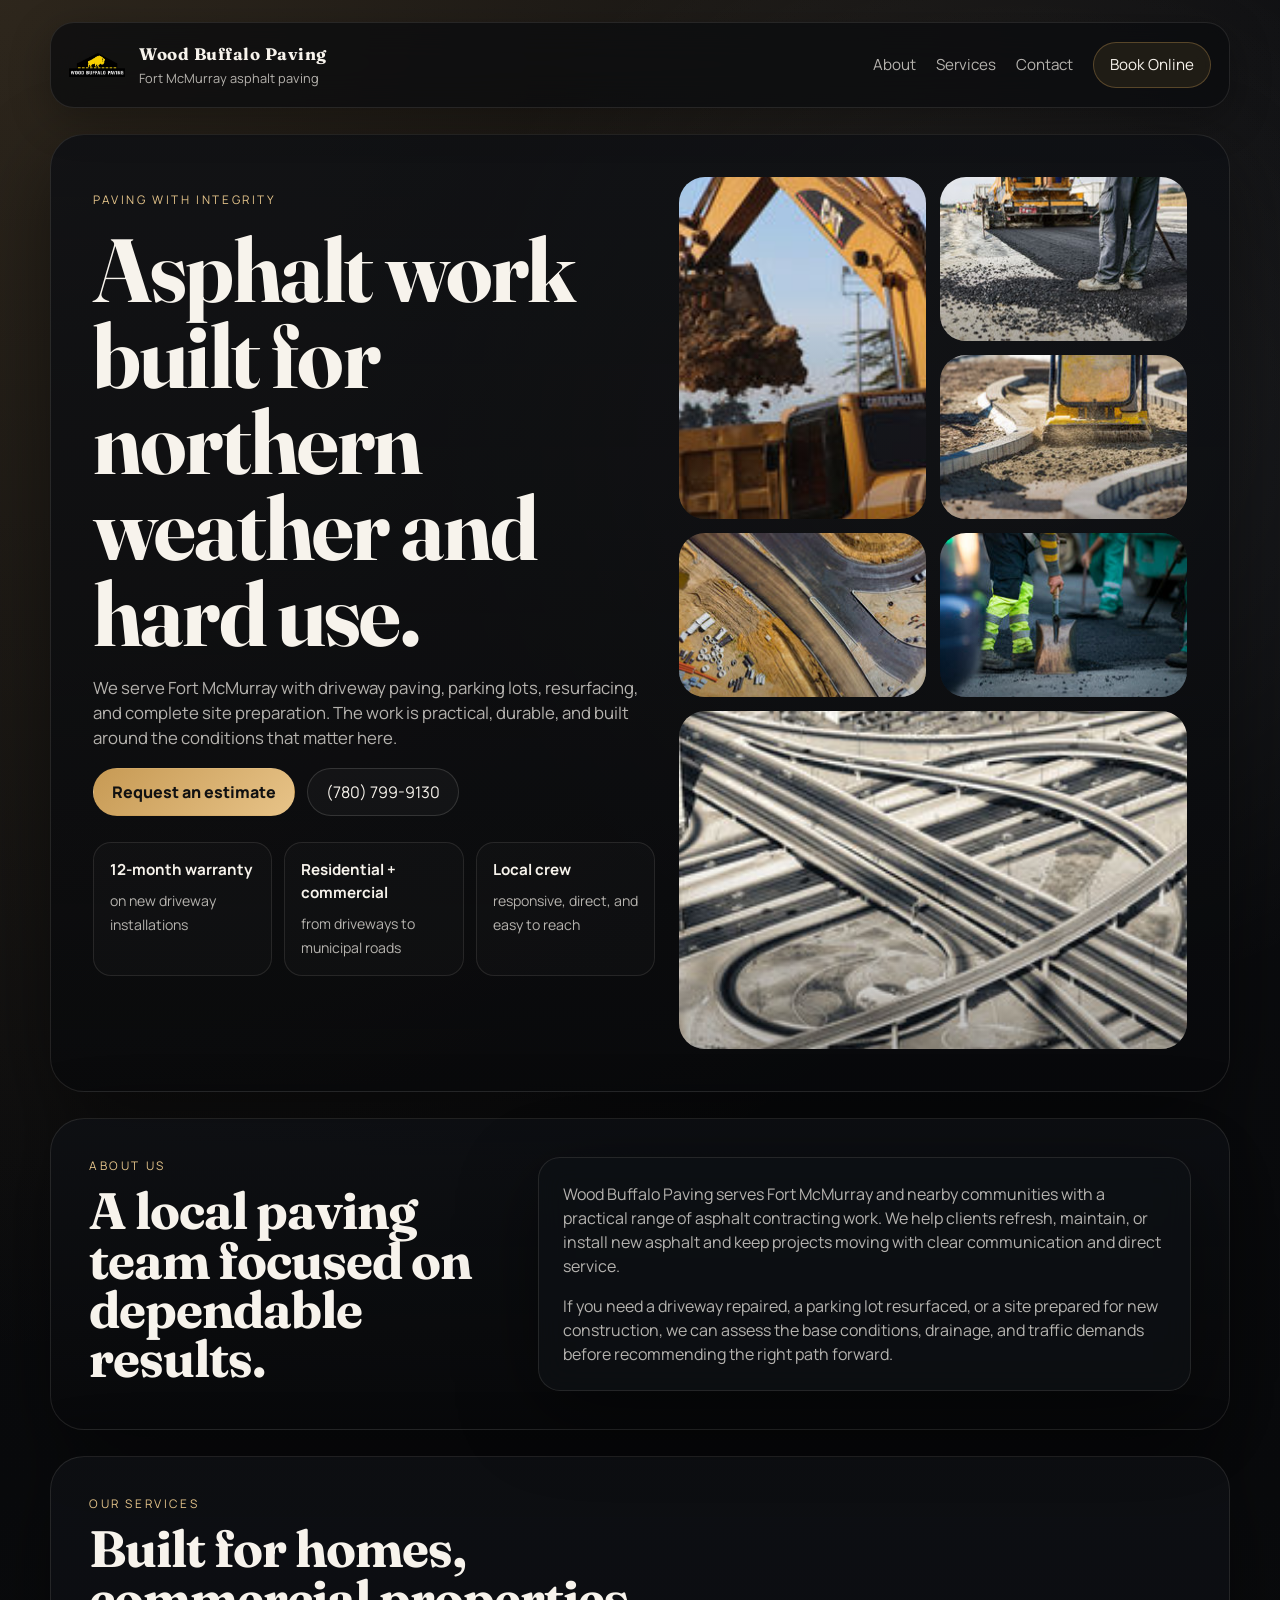
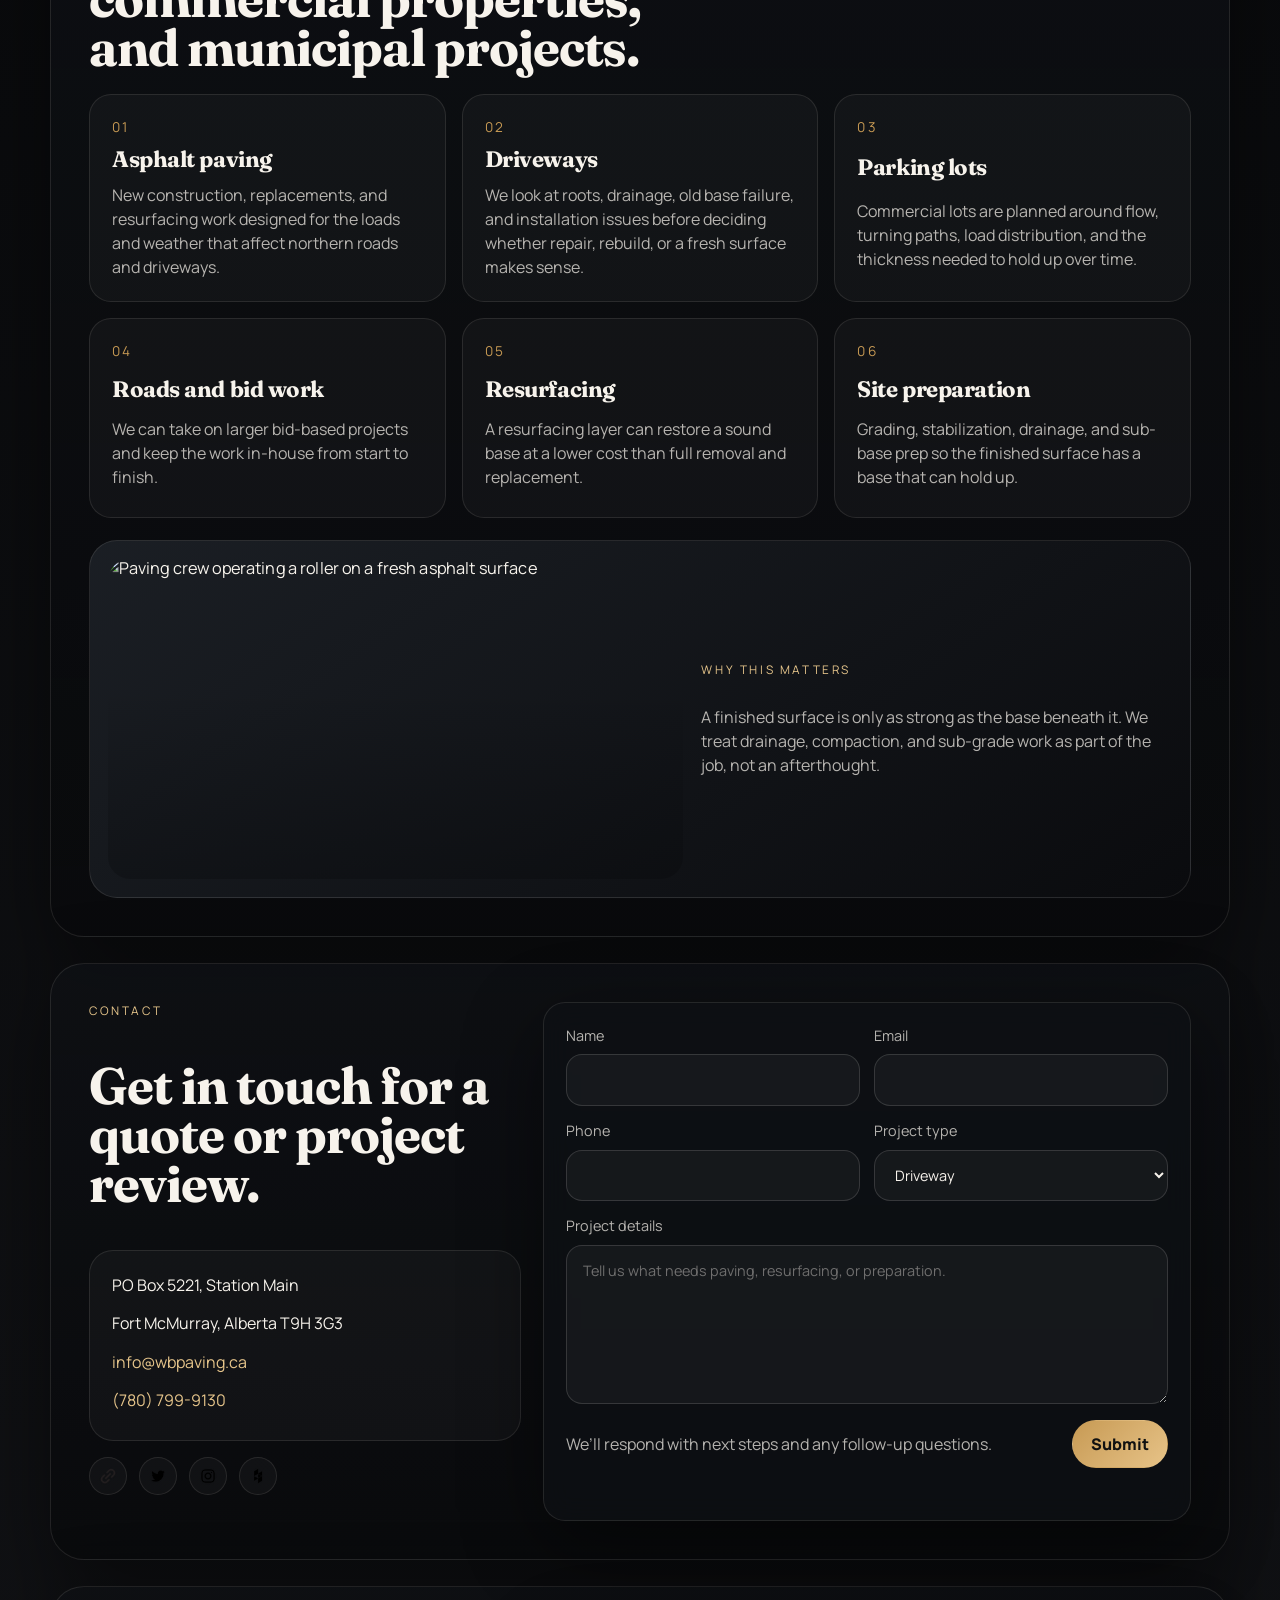
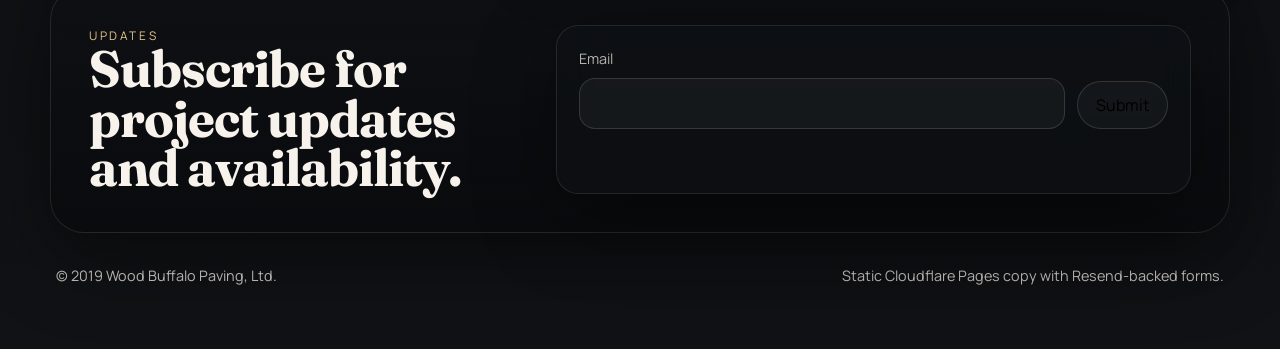
==== index.html @ 920ffb65 "Create static Wood Buffalo Paving site" ====
<!doctype html>
<html lang="en">
  <head>
    <meta charset="UTF-8" />
    <meta name="viewport" content="width=device-width, initial-scale=1.0" />
    <title>Wood Buffalo Paving | Fort McMurray Asphalt Paving</title>
    <meta
      name="description"
      content="Wood Buffalo Paving serves Fort McMurray and surrounding communities with asphalt paving, resurfacing, parking lots, driveway work, and site preparation."
    />
    <meta name="theme-color" content="#0d0f12" />
    <link rel="icon" href="/assets/logo.png" />
    <link rel="stylesheet" href="/styles.css" />
    <script type="module" src="/script.js"></script>
  </head>
  <body>
    <div class="page-shell">
      <header class="site-header">
        <a class="brand" href="#home" aria-label="Wood Buffalo Paving home">
          <img src="/assets/logo.png" alt="Wood Buffalo Paving logo" class="brand__mark" />
          <span class="brand__text">
            <strong>Wood Buffalo Paving</strong>
            <span>Fort McMurray asphalt paving</span>
          </span>
        </a>

        <button class="nav-toggle" type="button" aria-expanded="false" aria-controls="site-nav">
          <span></span>
          <span></span>
          <span></span>
        </button>

        <nav id="site-nav" class="site-nav" aria-label="Primary">
          <a href="#about">About</a>
          <a href="#services">Services</a>
          <a href="#contact">Contact</a>
          <a href="#book" class="nav-cta">Book Online</a>
        </nav>
      </header>

      <main id="home">
        <section class="hero section">
          <div class="hero__copy reveal">
            <p class="eyebrow">Paving with integrity</p>
            <h1>Asphalt work built for northern weather and hard use.</h1>
            <p class="lede">
              We serve Fort McMurray with driveway paving, parking lots, resurfacing, and
              complete site preparation. The work is practical, durable, and built around the
              conditions that matter here.
            </p>

            <div class="hero__actions" id="book">
              <a class="button button--primary" href="#contact">Request an estimate</a>
              <a class="button button--ghost" href="tel:+17807999130">(780) 799-9130</a>
            </div>

            <ul class="hero__facts" aria-label="Key service highlights">
              <li>
                <strong>12-month warranty</strong>
                <span>on new driveway installations</span>
              </li>
              <li>
                <strong>Residential + commercial</strong>
                <span>from driveways to municipal roads</span>
              </li>
              <li>
                <strong>Local crew</strong>
                <span>responsive, direct, and easy to reach</span>
              </li>
            </ul>
          </div>

          <div class="hero__visual reveal">
            <div class="hero-mosaic" aria-hidden="true">
              <figure class="hero-mosaic__tile hero-mosaic__tile--tall">
                <img src="/assets/hero-1.jpg" alt="" />
              </figure>
              <figure class="hero-mosaic__tile">
                <img src="/assets/hero-2.jpg" alt="" />
              </figure>
              <figure class="hero-mosaic__tile">
                <img src="/assets/hero-3.jpg" alt="" />
              </figure>
              <figure class="hero-mosaic__tile">
                <img src="/assets/hero-4.jpg" alt="" />
              </figure>
              <figure class="hero-mosaic__tile">
                <img src="/assets/hero-5.jpg" alt="" />
              </figure>
              <figure class="hero-mosaic__tile hero-mosaic__tile--wide">
                <img src="/assets/hero-6.jpg" alt="" />
              </figure>
            </div>
          </div>
        </section>

        <section id="about" class="section section--split">
          <div class="section__heading reveal">
            <p class="eyebrow">About us</p>
            <h2>A local paving team focused on dependable results.</h2>
          </div>
          <div class="card card--text reveal">
            <p>
              Wood Buffalo Paving serves Fort McMurray and nearby communities with a practical
              range of asphalt contracting work. We help clients refresh, maintain, or install
              new asphalt and keep projects moving with clear communication and direct service.
            </p>
            <p>
              If you need a driveway repaired, a parking lot resurfaced, or a site prepared for
              new construction, we can assess the base conditions, drainage, and traffic demands
              before recommending the right path forward.
            </p>
          </div>
        </section>

        <section id="services" class="section services">
          <div class="section__heading reveal">
            <p class="eyebrow">Our services</p>
            <h2>Built for homes, commercial properties, and municipal projects.</h2>
          </div>

          <div class="services__grid">
            <article class="service-card reveal">
              <span class="service-card__index">01</span>
              <h3>Asphalt paving</h3>
              <p>
                New construction, replacements, and resurfacing work designed for the loads and
                weather that affect northern roads and driveways.
              </p>
            </article>

            <article class="service-card reveal">
              <span class="service-card__index">02</span>
              <h3>Driveways</h3>
              <p>
                We look at roots, drainage, old base failure, and installation issues before
                deciding whether repair, rebuild, or a fresh surface makes sense.
              </p>
            </article>

            <article class="service-card reveal">
              <span class="service-card__index">03</span>
              <h3>Parking lots</h3>
              <p>
                Commercial lots are planned around flow, turning paths, load distribution, and
                the thickness needed to hold up over time.
              </p>
            </article>

            <article class="service-card reveal">
              <span class="service-card__index">04</span>
              <h3>Roads and bid work</h3>
              <p>
                We can take on larger bid-based projects and keep the work in-house from start to
                finish.
              </p>
            </article>

            <article class="service-card reveal">
              <span class="service-card__index">05</span>
              <h3>Resurfacing</h3>
              <p>
                A resurfacing layer can restore a sound base at a lower cost than full removal
                and replacement.
              </p>
            </article>

            <article class="service-card reveal">
              <span class="service-card__index">06</span>
              <h3>Site preparation</h3>
              <p>
                Grading, stabilization, drainage, and sub-base prep so the finished surface has a
                base that can hold up.
              </p>
            </article>
          </div>

          <aside class="feature-panel reveal">
            <div class="feature-panel__image">
              <img
                src="https://static.wixstatic.com/media/dff463_8ee49047f64742e490259a5933e111af~mv2.jpg"
                alt="Paving crew operating a roller on a fresh asphalt surface"
              />
            </div>
            <div class="feature-panel__text">
              <p class="eyebrow">Why this matters</p>
              <p>
                A finished surface is only as strong as the base beneath it. We treat drainage,
                compaction, and sub-grade work as part of the job, not an afterthought.
              </p>
            </div>
          </aside>
        </section>

        <section id="contact" class="section contact">
          <div class="contact__details reveal">
            <p class="eyebrow">Contact</p>
            <h2>Get in touch for a quote or project review.</h2>
            <div class="contact-card">
              <p>PO Box 5221, Station Main</p>
              <p>Fort McMurray, Alberta T9H 3G3</p>
              <a href="mailto:info@wbpaving.ca">info@wbpaving.ca</a>
              <a href="tel:+17807999130">(780) 799-9130</a>
            </div>

            <div class="socials" aria-label="Social links">
              <a href="#" aria-label="Facebook"><img src="/assets/icon-facebook.png" alt="" /></a>
              <a href="#" aria-label="Twitter"><img src="/assets/icon-twitter.png" alt="" /></a>
              <a href="#" aria-label="Instagram"><img src="/assets/icon-instagram.png" alt="" /></a>
              <a href="#" aria-label="Houzz"><img src="/assets/icon-houzz.png" alt="" /></a>
            </div>
          </div>

          <div class="contact__form card reveal">
            <form id="contact-form" action="/api/contact" method="post" data-resend-form>
              <input type="text" name="company" tabindex="-1" autocomplete="off" class="visually-hidden" />
              <div class="form-grid">
                <label>
                  <span>Name</span>
                  <input name="name" type="text" autocomplete="name" required />
                </label>
                <label>
                  <span>Email</span>
                  <input name="email" type="email" autocomplete="email" required />
                </label>
                <label>
                  <span>Phone</span>
                  <input name="phone" type="tel" autocomplete="tel" />
                </label>
                <label>
                  <span>Project type</span>
                  <select name="service">
                    <option>Driveway</option>
                    <option>Parking lot</option>
                    <option>Road or municipal work</option>
                    <option>Resurfacing</option>
                    <option>Site preparation</option>
                  </select>
                </label>
              </div>

              <label class="form-grid__full">
                <span>Project details</span>
                <textarea
                  name="message"
                  rows="6"
                  placeholder="Tell us what needs paving, resurfacing, or preparation."
                  required
                ></textarea>
              </label>

              <div class="form-meta">
                <p>We’ll respond with next steps and any follow-up questions.</p>
                <button class="button button--primary" type="submit">Submit</button>
              </div>

              <p class="form-status" aria-live="polite"></p>
            </form>
          </div>
        </section>

        <section class="section subscribe">
          <div class="subscribe__copy reveal">
            <p class="eyebrow">Updates</p>
            <h2>Subscribe for project updates and availability.</h2>
          </div>

          <form class="subscribe__form card reveal" action="/api/subscribe" method="post" data-resend-form>
            <input type="text" name="company" tabindex="-1" autocomplete="off" class="visually-hidden" />
            <label>
              <span>Email</span>
              <input name="email" type="email" autocomplete="email" required />
            </label>
            <button class="button button--ghost" type="submit">Submit</button>
            <p class="form-status" aria-live="polite"></p>
          </form>
        </section>
      </main>

      <footer class="site-footer">
        <p>© 2019 Wood Buffalo Paving, Ltd.</p>
        <p>Static Cloudflare Pages copy with Resend-backed forms.</p>
      </footer>
    </div>
  </body>
</html>
---- styles.css ----
@import url("https://fonts.googleapis.com/css2?family=Fraunces:opsz,wght@9..144,500;9..144,600;9..144,700&family=Manrope:wght@400;500;600;700;800&display=swap");

:root {
  --bg: #090a0c;
  --panel: rgba(14, 16, 20, 0.76);
  --panel-strong: rgba(18, 21, 26, 0.92);
  --panel-soft: rgba(255, 255, 255, 0.03);
  --ink: #f7f3ec;
  --muted: rgba(247, 243, 236, 0.72);
  --line: rgba(247, 243, 236, 0.1);
  --accent: #c79a54;
  --accent-2: #e6c58b;
  --shadow: 0 24px 80px rgba(0, 0, 0, 0.45);
  --radius-xl: 34px;
  --radius-lg: 22px;
  --radius-md: 16px;
  --radius-sm: 12px;
  --max-width: 1220px;
}

*,
*::before,
*::after {
  box-sizing: border-box;
}

html {
  scroll-behavior: smooth;
}

body {
  margin: 0;
  color: var(--ink);
  background:
    radial-gradient(circle at top left, rgba(199, 154, 84, 0.18), transparent 36%),
    radial-gradient(circle at 80% 12%, rgba(255, 255, 255, 0.08), transparent 18%),
    linear-gradient(180deg, #0c0d10 0%, #090a0c 42%, #111215 100%);
  font-family: "Manrope", system-ui, sans-serif;
  line-height: 1.5;
  min-height: 100vh;
}

body::before {
  content: "";
  position: fixed;
  inset: 0;
  pointer-events: none;
  background-image:
    linear-gradient(rgba(255, 255, 255, 0.03) 1px, transparent 1px),
    linear-gradient(90deg, rgba(255, 255, 255, 0.03) 1px, transparent 1px);
  background-size: 24px 24px;
  mask-image: radial-gradient(circle at center, black 40%, transparent 100%);
  opacity: 0.18;
  z-index: 0;
}

a {
  color: inherit;
  text-decoration: none;
}

img {
  display: block;
  max-width: 100%;
}

button,
input,
select,
textarea {
  font: inherit;
}

.page-shell {
  position: relative;
  z-index: 1;
  width: min(100%, var(--max-width));
  margin: 0 auto;
  padding: 22px 20px 40px;
}

.site-header {
  position: sticky;
  top: 12px;
  z-index: 20;
  display: flex;
  align-items: center;
  gap: 20px;
  justify-content: space-between;
  padding: 14px 18px;
  border: 1px solid var(--line);
  border-radius: 24px;
  background: rgba(10, 11, 14, 0.74);
  backdrop-filter: blur(18px);
  box-shadow: 0 12px 40px rgba(0, 0, 0, 0.3);
}

.brand {
  display: inline-flex;
  align-items: center;
  gap: 14px;
  min-width: 0;
}

.brand__mark {
  width: 56px;
  height: 56px;
  object-fit: contain;
  flex: none;
}

.brand__text {
  display: grid;
  gap: 2px;
  min-width: 0;
}

.brand__text strong {
  font-family: "Fraunces", Georgia, serif;
  font-size: 1.05rem;
  letter-spacing: 0.03em;
}

.brand__text span {
  color: var(--muted);
  font-size: 0.8rem;
}

.site-nav {
  display: flex;
  align-items: center;
  gap: 20px;
}

.site-nav a {
  color: var(--muted);
  font-size: 0.95rem;
}

.site-nav a:hover,
.site-nav a:focus-visible {
  color: var(--ink);
}

.nav-cta {
  padding: 11px 16px;
  border: 1px solid rgba(199, 154, 84, 0.34);
  border-radius: 999px;
  background: rgba(199, 154, 84, 0.1);
  color: var(--ink) !important;
}

.nav-toggle {
  display: none;
  width: 48px;
  height: 48px;
  align-items: center;
  justify-content: center;
  gap: 4px;
  flex-direction: column;
  border: 1px solid var(--line);
  border-radius: 14px;
  background: transparent;
  color: var(--ink);
}

.nav-toggle span {
  width: 18px;
  height: 2px;
  border-radius: 999px;
  background: currentColor;
}

.section {
  margin-top: 26px;
  border: 1px solid var(--line);
  border-radius: var(--radius-xl);
  background: linear-gradient(180deg, rgba(14, 16, 20, 0.84), rgba(8, 9, 11, 0.75));
  box-shadow: var(--shadow);
}

.hero {
  display: grid;
  grid-template-columns: 1.05fr 0.95fr;
  gap: 24px;
  padding: clamp(24px, 4vw, 42px);
  overflow: hidden;
}

.hero__copy {
  display: grid;
  align-content: start;
  gap: 18px;
  padding-block: 14px 8px;
}

.eyebrow {
  margin: 0;
  text-transform: uppercase;
  letter-spacing: 0.22em;
  font-size: 0.74rem;
  color: var(--accent-2);
}

h1,
h2,
h3 {
  margin: 0;
  font-family: "Fraunces", Georgia, serif;
  line-height: 0.96;
  letter-spacing: -0.02em;
}

h1 {
  max-width: 11ch;
  font-size: clamp(3rem, 7vw, 6.8rem);
}

h2 {
  font-size: clamp(2rem, 4vw, 3.5rem);
  max-width: 16ch;
}

h3 {
  font-size: 1.4rem;
}

.lede {
  margin: 0;
  max-width: 58ch;
  color: var(--muted);
  font-size: 1.05rem;
}

.hero__actions {
  display: flex;
  flex-wrap: wrap;
  gap: 12px;
}

.button {
  display: inline-flex;
  align-items: center;
  justify-content: center;
  min-height: 48px;
  padding: 0 18px;
  border-radius: 999px;
  border: 1px solid transparent;
  transition:
    transform 180ms ease,
    background 180ms ease,
    border-color 180ms ease;
  cursor: pointer;
}

.button:hover,
.button:focus-visible {
  transform: translateY(-1px);
}

.button--primary {
  background: linear-gradient(135deg, var(--accent), #e7c388);
  color: #111;
  font-weight: 800;
}

.button--ghost {
  border-color: rgba(247, 243, 236, 0.14);
  background: rgba(255, 255, 255, 0.03);
}

.hero__facts {
  display: grid;
  gap: 12px;
  grid-template-columns: repeat(3, minmax(0, 1fr));
  padding: 0;
  margin: 8px 0 0;
  list-style: none;
}

.hero__facts li {
  padding: 16px;
  border: 1px solid var(--line);
  border-radius: 18px;
  background: rgba(255, 255, 255, 0.02);
}

.hero__facts strong {
  display: block;
  margin-bottom: 6px;
  font-size: 0.95rem;
}

.hero__facts span {
  color: var(--muted);
  font-size: 0.88rem;
}

.hero__visual {
  min-height: 100%;
}

.hero-mosaic {
  display: grid;
  grid-template-columns: repeat(2, minmax(0, 1fr));
  gap: 14px;
  align-items: stretch;
  height: 100%;
}

.hero-mosaic__tile {
  position: relative;
  overflow: hidden;
  margin: 0;
  border-radius: 26px;
  min-height: 160px;
  box-shadow: inset 0 0 0 1px rgba(255, 255, 255, 0.06);
}

.hero-mosaic__tile::after,
.feature-panel__image::after {
  content: "";
  position: absolute;
  inset: 0;
  background: linear-gradient(180deg, transparent 40%, rgba(5, 6, 8, 0.28) 100%);
}

.hero-mosaic__tile img,
.feature-panel__image img {
  width: 100%;
  height: 100%;
  object-fit: cover;
  transform: scale(1.02);
}

.hero-mosaic__tile--tall {
  grid-row: span 2;
  min-height: 334px;
}

.hero-mosaic__tile--wide {
  grid-column: span 2;
  min-height: 176px;
}

.section--split {
  display: grid;
  grid-template-columns: 0.65fr 1fr;
  gap: 24px;
  align-items: start;
  padding: clamp(24px, 4vw, 38px);
}

.section__heading {
  display: grid;
  gap: 12px;
}

.card {
  border: 1px solid var(--line);
  border-radius: var(--radius-lg);
  background: var(--panel);
  backdrop-filter: blur(14px);
  box-shadow: var(--shadow);
}

.card--text {
  padding: 24px;
  color: var(--muted);
  font-size: 1rem;
}

.card--text p:first-child {
  margin-top: 0;
}

.card--text p:last-child {
  margin-bottom: 0;
}

.services {
  display: grid;
  gap: 22px;
  padding: clamp(24px, 4vw, 38px);
}

.services__grid {
  display: grid;
  grid-template-columns: repeat(3, minmax(0, 1fr));
  gap: 16px;
}

.service-card {
  display: grid;
  gap: 12px;
  padding: 22px;
  border: 1px solid var(--line);
  border-radius: 22px;
  background: rgba(255, 255, 255, 0.03);
  min-height: 200px;
}

.service-card__index {
  color: var(--accent);
  font-size: 0.85rem;
  letter-spacing: 0.18em;
}

.service-card p {
  margin: 0;
  color: var(--muted);
}

.feature-panel {
  display: grid;
  grid-template-columns: minmax(0, 1.1fr) minmax(280px, 0.9fr);
  gap: 18px;
  padding: 18px;
  border: 1px solid var(--line);
  border-radius: 28px;
  background: linear-gradient(145deg, rgba(28, 32, 38, 0.95), rgba(11, 12, 15, 0.94));
}

.feature-panel__image {
  position: relative;
  overflow: hidden;
  min-height: 320px;
  border-radius: 22px;
}

.feature-panel__text {
  display: grid;
  align-content: center;
  gap: 10px;
  color: var(--muted);
}

.feature-panel__text p:last-child {
  margin-bottom: 0;
}

.contact {
  display: grid;
  grid-template-columns: 0.8fr 1.2fr;
  gap: 22px;
  padding: clamp(24px, 4vw, 38px);
}

.contact__details {
  display: grid;
  gap: 16px;
}

.contact-card {
  display: grid;
  gap: 8px;
  padding: 22px;
  border: 1px solid var(--line);
  border-radius: 24px;
  background: rgba(255, 255, 255, 0.03);
}

.contact-card p {
  margin: 0;
}

.contact-card a {
  color: var(--accent-2);
}

.socials {
  display: flex;
  gap: 12px;
  flex-wrap: wrap;
}

.socials a {
  display: inline-flex;
  align-items: center;
  justify-content: center;
  width: 38px;
  height: 38px;
  border: 1px solid var(--line);
  border-radius: 999px;
  background: rgba(255, 255, 255, 0.03);
}

.socials img {
  width: 18px;
  height: 18px;
  object-fit: contain;
}

.contact__form {
  padding: 22px;
}

.form-grid {
  display: grid;
  grid-template-columns: repeat(2, minmax(0, 1fr));
  gap: 14px;
}

.form-grid__full {
  display: grid;
  margin-top: 14px;
}

label {
  display: grid;
  gap: 8px;
  color: var(--muted);
  font-size: 0.9rem;
}

input,
select,
textarea {
  width: 100%;
  border: 1px solid rgba(247, 243, 236, 0.14);
  border-radius: 16px;
  background: rgba(255, 255, 255, 0.04);
  color: var(--ink);
  padding: 14px 16px;
  outline: none;
  transition:
    border-color 180ms ease,
    box-shadow 180ms ease,
    background 180ms ease;
}

textarea {
  resize: vertical;
  min-height: 150px;
}

input::placeholder,
textarea::placeholder {
  color: rgba(247, 243, 236, 0.4);
}

input:focus,
select:focus,
textarea:focus {
  border-color: rgba(199, 154, 84, 0.62);
  box-shadow: 0 0 0 3px rgba(199, 154, 84, 0.12);
  background: rgba(255, 255, 255, 0.06);
}

.form-meta {
  display: flex;
  align-items: center;
  justify-content: space-between;
  gap: 18px;
  margin-top: 16px;
}

.form-meta p {
  margin: 0;
  color: var(--muted);
}

.form-status {
  min-height: 1.2em;
  margin: 12px 0 0;
  color: var(--accent-2);
  font-size: 0.92rem;
}

.subscribe {
  display: grid;
  grid-template-columns: 0.7fr 1fr;
  gap: 22px;
  align-items: center;
  padding: clamp(24px, 4vw, 38px);
}

.subscribe__form {
  display: grid;
  grid-template-columns: minmax(0, 1fr) auto;
  gap: 12px;
  align-items: end;
  padding: 22px;
}

.site-footer {
  display: flex;
  justify-content: space-between;
  gap: 16px;
  padding: 18px 6px 8px;
  color: var(--muted);
  font-size: 0.9rem;
}

.visually-hidden {
  position: absolute;
  width: 1px;
  height: 1px;
  padding: 0;
  margin: -1px;
  overflow: hidden;
  clip: rect(0, 0, 0, 0);
  white-space: nowrap;
  border: 0;
}

.reveal {
  opacity: 0;
  transform: translateY(18px);
  animation: reveal 700ms ease forwards;
}

.hero .reveal:nth-child(1) {
  animation-delay: 80ms;
}

.hero .reveal:nth-child(2) {
  animation-delay: 160ms;
}

@keyframes reveal {
  to {
    opacity: 1;
    transform: translateY(0);
  }
}

.is-nav-open .site-nav {
  display: flex;
}

@media (max-width: 1120px) {
  .hero,
  .section--split,
  .contact,
  .subscribe {
    grid-template-columns: 1fr;
  }

  .hero__facts,
  .services__grid {
    grid-template-columns: repeat(2, minmax(0, 1fr));
  }

  .feature-panel {
    grid-template-columns: 1fr;
  }
}

@media (max-width: 760px) {
  .page-shell {
    padding-inline: 14px;
  }

  .site-header {
    position: relative;
    flex-wrap: wrap;
    padding: 14px;
  }

  .nav-toggle {
    display: inline-flex;
  }

  .site-nav {
    display: none;
    width: 100%;
    flex-direction: column;
    align-items: stretch;
    gap: 10px;
    padding-top: 10px;
  }

  .site-nav a {
    padding: 12px 8px;
  }

  .nav-cta {
    text-align: center;
  }

  .hero__facts,
  .services__grid,
  .form-grid,
  .subscribe__form {
    grid-template-columns: 1fr;
  }

  .hero-mosaic {
    grid-template-columns: 1fr 1fr;
  }

  .hero-mosaic__tile--tall,
  .hero-mosaic__tile--wide {
    grid-column: auto;
    grid-row: auto;
    min-height: 160px;
  }

  h1 {
    max-width: 100%;
  }

  .form-meta,
  .site-footer {
    flex-direction: column;
    align-items: flex-start;
  }
}
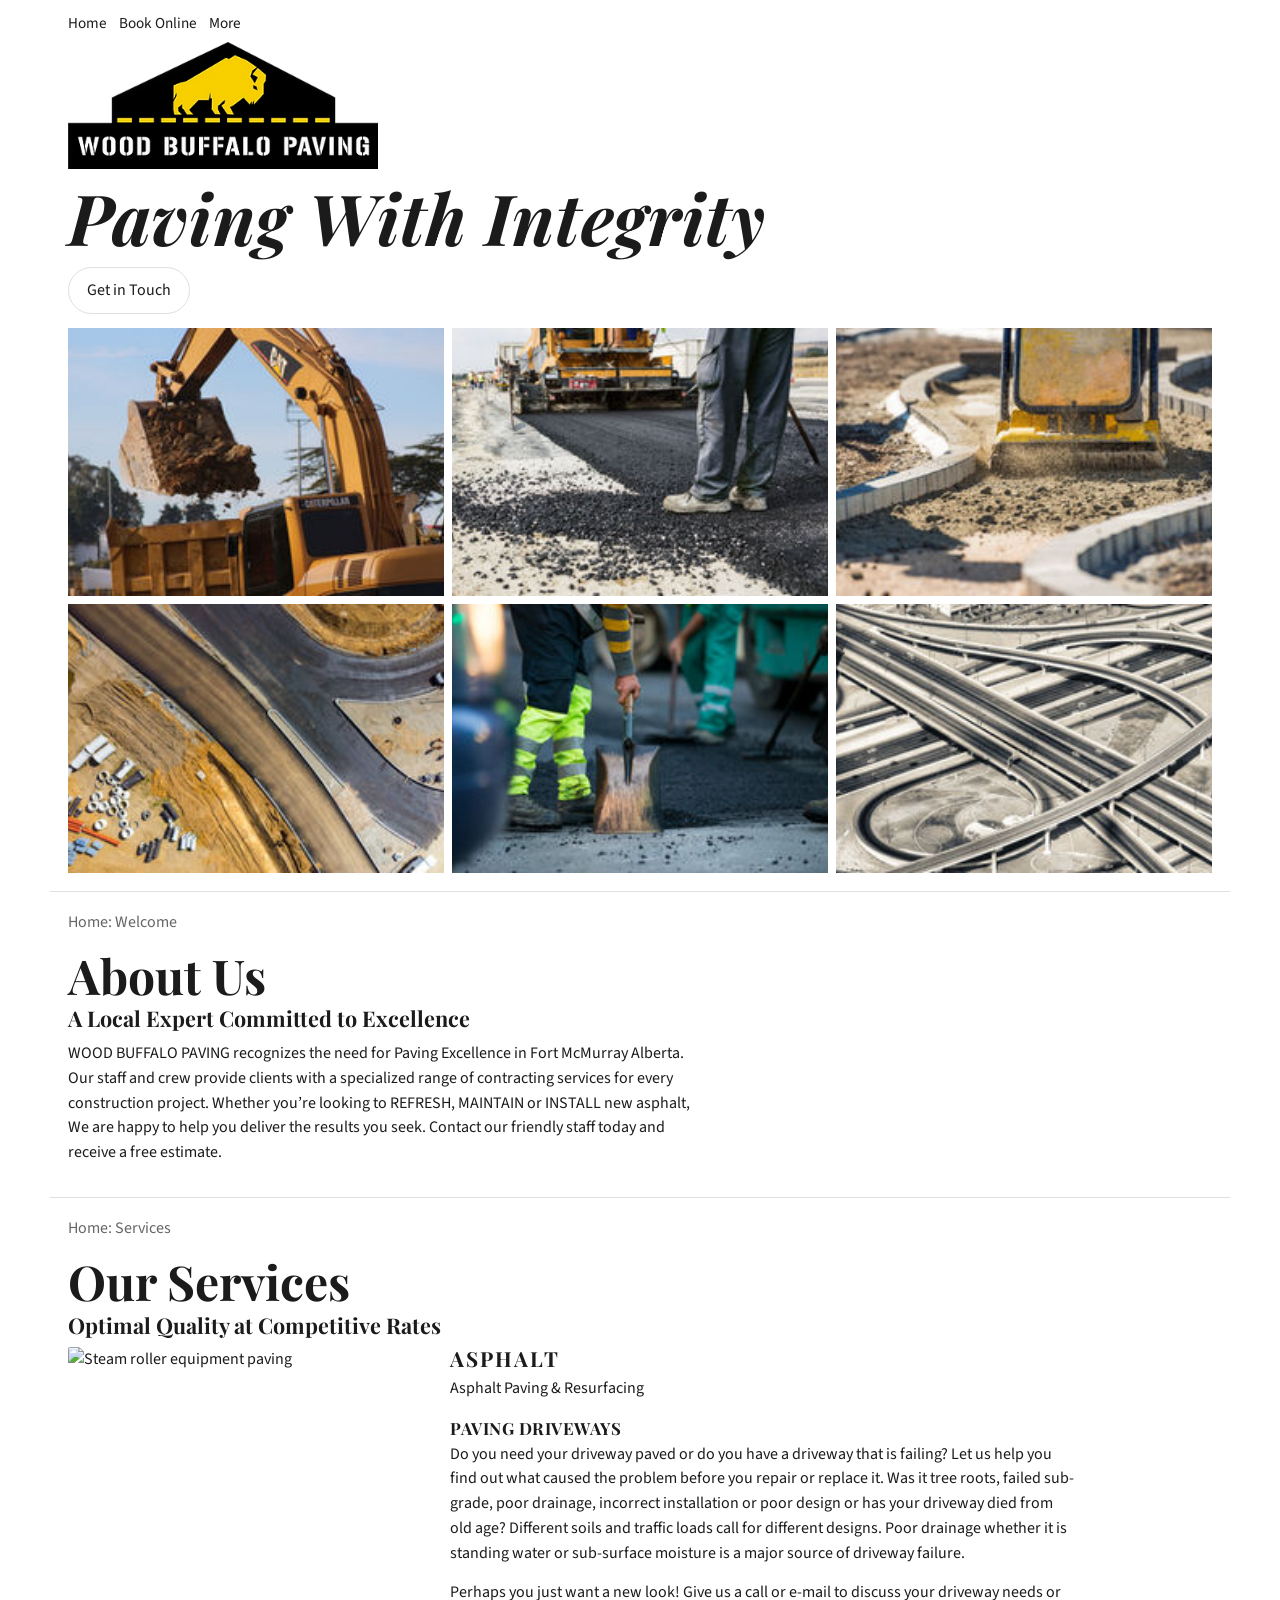
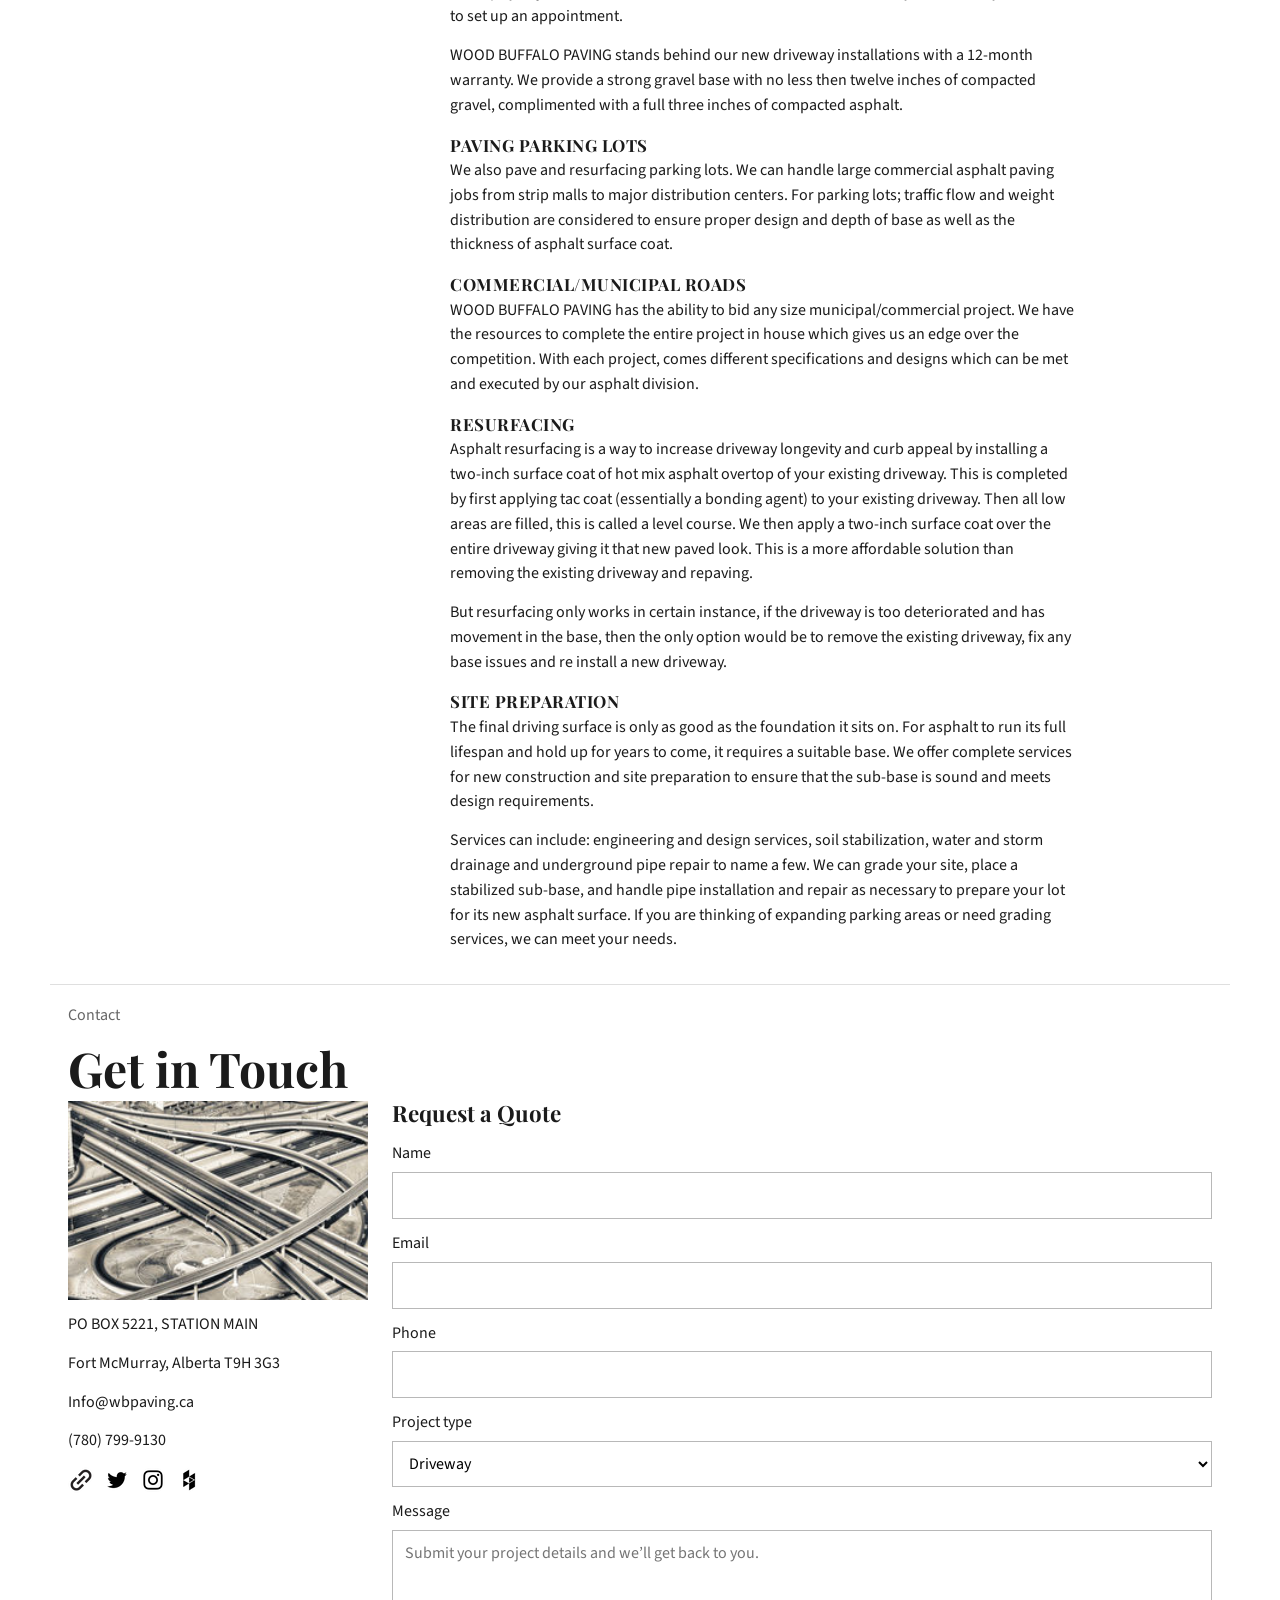
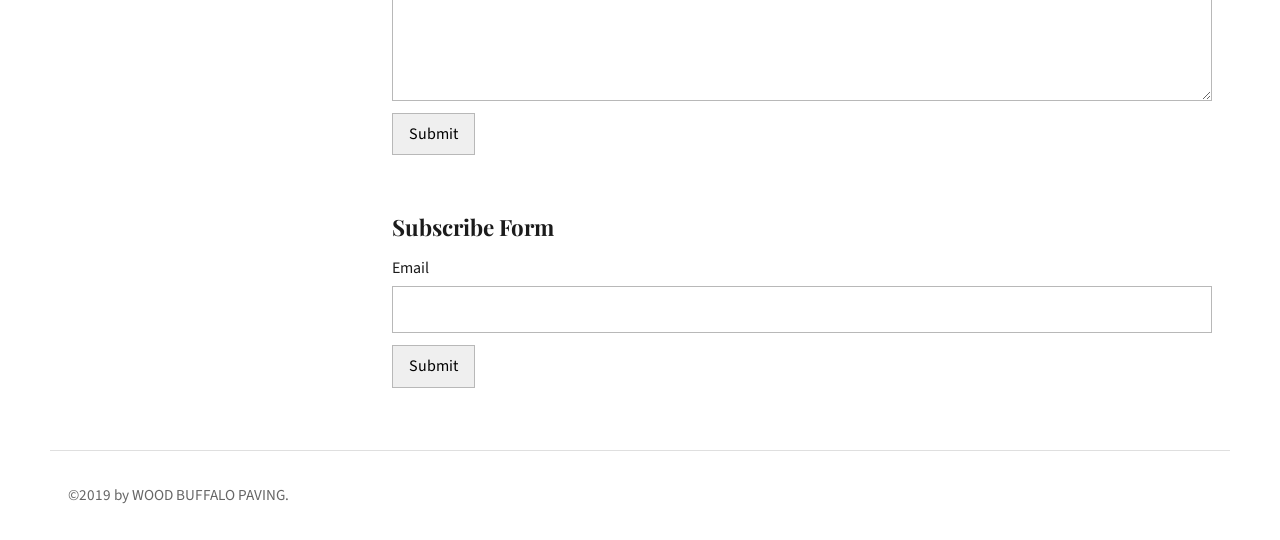
==== commit 4024024c: "Make site match source layout more closely" ====
--- a/index.html
+++ b/index.html
@@ -3,218 +3,171 @@
   <head>
     <meta charset="UTF-8" />
     <meta name="viewport" content="width=device-width, initial-scale=1.0" />
-    <title>Wood Buffalo Paving | Fort McMurray Asphalt Paving</title>
+    <title>Fort McMurray Paving | Wood Buffalo Paving | Asphalt Paving</title>
     <meta
       name="description"
-      content="Wood Buffalo Paving serves Fort McMurray and surrounding communities with asphalt paving, resurfacing, parking lots, driveway work, and site preparation."
+      content="Wood Buffalo Paving provides asphalt paving, resurfacing, driveway work, parking lots, commercial roads, and site preparation in Fort McMurray."
     />
-    <meta name="theme-color" content="#0d0f12" />
+    <meta name="theme-color" content="#ffffff" />
     <link rel="icon" href="/assets/logo.png" />
     <link rel="stylesheet" href="/styles.css" />
     <script type="module" src="/script.js"></script>
   </head>
   <body>
-    <div class="page-shell">
-      <header class="site-header">
-        <a class="brand" href="#home" aria-label="Wood Buffalo Paving home">
-          <img src="/assets/logo.png" alt="Wood Buffalo Paving logo" class="brand__mark" />
-          <span class="brand__text">
-            <strong>Wood Buffalo Paving</strong>
-            <span>Fort McMurray asphalt paving</span>
-          </span>
-        </a>
-
-        <button class="nav-toggle" type="button" aria-expanded="false" aria-controls="site-nav">
-          <span></span>
-          <span></span>
-          <span></span>
-        </button>
-
-        <nav id="site-nav" class="site-nav" aria-label="Primary">
+    <div class="page">
+      <header class="topbar">
+        <nav class="topbar__nav" aria-label="Primary">
+          <a href="#home">Home</a>
+          <a href="#book">Book Online</a>
+          <button class="menu-toggle" type="button" aria-expanded="false" aria-controls="quick-links">
+            More
+          </button>
+        </nav>
+        <div class="quick-links" id="quick-links">
           <a href="#about">About</a>
           <a href="#services">Services</a>
           <a href="#contact">Contact</a>
-          <a href="#book" class="nav-cta">Book Online</a>
-        </nav>
+        </div>
       </header>
 
       <main id="home">
-        <section class="hero section">
-          <div class="hero__copy reveal">
-            <p class="eyebrow">Paving with integrity</p>
-            <h1>Asphalt work built for northern weather and hard use.</h1>
-            <p class="lede">
-              We serve Fort McMurray with driveway paving, parking lots, resurfacing, and
-              complete site preparation. The work is practical, durable, and built around the
-              conditions that matter here.
-            </p>
-
-            <div class="hero__actions" id="book">
-              <a class="button button--primary" href="#contact">Request an estimate</a>
-              <a class="button button--ghost" href="tel:+17807999130">(780) 799-9130</a>
+        <section class="hero">
+          <div class="hero__intro">
+            <img class="hero__logo" src="/assets/logo.png" alt="WBP - LOGO on Badge" />
+            <h1>Paving With Integrity</h1>
+            <a class="hero__cta" href="#contact">Get in Touch</a>
+          </div>
+
+          <div class="hero__gallery" aria-label="Project images">
+            <figure><img src="/assets/hero-1.jpg" alt="Paving work" /></figure>
+            <figure><img src="/assets/hero-2.jpg" alt="Paving work" /></figure>
+            <figure><img src="/assets/hero-3.jpg" alt="Paving work" /></figure>
+            <figure><img src="/assets/hero-4.jpg" alt="Paving work" /></figure>
+            <figure><img src="/assets/hero-5.jpg" alt="Paving work" /></figure>
+            <figure><img src="/assets/hero-6.jpg" alt="Paving work" /></figure>
+          </div>
+        </section>
+
+        <section id="about" class="content-block">
+          <p class="crumb">Home: Welcome</p>
+          <h2>About Us</h2>
+          <h3>A Local Expert Committed to Excellence</h3>
+          <p>
+            WOOD BUFFALO PAVING recognizes the need for Paving Excellence in Fort McMurray Alberta.
+            Our staff and crew provide clients with a specialized range of contracting services for
+            every construction project. Whether you’re looking to REFRESH, MAINTAIN or INSTALL new
+            asphalt, We are happy to help you deliver the results you seek. Contact our friendly
+            staff today and receive a free estimate.
+          </p>
+        </section>
+
+        <section id="services" class="content-block services">
+          <p class="crumb">Home: Services</p>
+          <h2>Our Services</h2>
+          <h3>Optimal Quality at Competitive Rates</h3>
+
+          <div class="services__layout">
+            <figure class="services__image">
+              <img src="/assets/service-roller.jpg" alt="Steam roller equipment paving" />
+            </figure>
+
+            <div class="services__copy">
+              <h4>ASPHALT</h4>
+              <p>Asphalt Paving &amp; Resurfacing</p>
+
+              <h5>PAVING DRIVEWAYS</h5>
+              <p>
+                Do you need your driveway paved or do you have a driveway that is failing? Let us
+                help you find out what caused the problem before you repair or replace it. Was it
+                tree roots, failed sub-grade, poor drainage, incorrect installation or poor design
+                or has your driveway died from old age? Different soils and traffic loads call for
+                different designs. Poor drainage whether it is standing water or sub-surface
+                moisture is a major source of driveway failure.
+              </p>
+              <p>
+                Perhaps you just want a new look! Give us a call or e-mail to discuss your driveway
+                needs or to set up an appointment.
+              </p>
+              <p>
+                WOOD BUFFALO PAVING stands behind our new driveway installations with a 12-month
+                warranty. We provide a strong gravel base with no less then twelve inches of
+                compacted gravel, complimented with a full three inches of compacted asphalt.
+              </p>
+
+              <h5>PAVING PARKING LOTS</h5>
+              <p>
+                We also pave and resurfacing parking lots. We can handle large commercial asphalt
+                paving jobs from strip malls to major distribution centers. For parking lots;
+                traffic flow and weight distribution are considered to ensure proper design and
+                depth of base as well as the thickness of asphalt surface coat.
+              </p>
+
+              <h5>COMMERCIAL/MUNICIPAL ROADS</h5>
+              <p>
+                WOOD BUFFALO PAVING has the ability to bid any size municipal/commercial project.
+                We have the resources to complete the entire project in house which gives us an
+                edge over the competition. With each project, comes different specifications and
+                designs which can be met and executed by our asphalt division.
+              </p>
+
+              <h5>RESURFACING</h5>
+              <p>
+                Asphalt resurfacing is a way to increase driveway longevity and curb appeal by
+                installing a two-inch surface coat of hot mix asphalt overtop of your existing
+                driveway. This is completed by first applying tac coat (essentially a bonding
+                agent) to your existing driveway. Then all low areas are filled, this is called a
+                level course. We then apply a two-inch surface coat over the entire driveway giving
+                it that new paved look. This is a more affordable solution than removing the
+                existing driveway and repaving.
+              </p>
+              <p>
+                But resurfacing only works in certain instance, if the driveway is too deteriorated
+                and has movement in the base, then the only option would be to remove the existing
+                driveway, fix any base issues and re install a new driveway.
+              </p>
+
+              <h5>SITE PREPARATION</h5>
+              <p>
+                The final driving surface is only as good as the foundation it sits on. For asphalt
+                to run its full lifespan and hold up for years to come, it requires a suitable
+                base. We offer complete services for new construction and site preparation to
+                ensure that the sub-base is sound and meets design requirements.
+              </p>
+              <p>
+                Services can include: engineering and design services, soil stabilization, water
+                and storm drainage and underground pipe repair to name a few. We can grade your
+                site, place a stabilized sub-base, and handle pipe installation and repair as
+                necessary to prepare your lot for its new asphalt surface. If you are thinking of
+                expanding parking areas or need grading services, we can meet your needs.
+              </p>
             </div>
-
-            <ul class="hero__facts" aria-label="Key service highlights">
-              <li>
-                <strong>12-month warranty</strong>
-                <span>on new driveway installations</span>
-              </li>
-              <li>
-                <strong>Residential + commercial</strong>
-                <span>from driveways to municipal roads</span>
-              </li>
-              <li>
-                <strong>Local crew</strong>
-                <span>responsive, direct, and easy to reach</span>
-              </li>
-            </ul>
-          </div>
-
-          <div class="hero__visual reveal">
-            <div class="hero-mosaic" aria-hidden="true">
-              <figure class="hero-mosaic__tile hero-mosaic__tile--tall">
-                <img src="/assets/hero-1.jpg" alt="" />
-              </figure>
-              <figure class="hero-mosaic__tile">
-                <img src="/assets/hero-2.jpg" alt="" />
-              </figure>
-              <figure class="hero-mosaic__tile">
-                <img src="/assets/hero-3.jpg" alt="" />
-              </figure>
-              <figure class="hero-mosaic__tile">
-                <img src="/assets/hero-4.jpg" alt="" />
-              </figure>
-              <figure class="hero-mosaic__tile">
-                <img src="/assets/hero-5.jpg" alt="" />
-              </figure>
-              <figure class="hero-mosaic__tile hero-mosaic__tile--wide">
-                <img src="/assets/hero-6.jpg" alt="" />
-              </figure>
+          </div>
+        </section>
+
+        <section id="contact" class="content-block contact">
+          <p class="crumb">Contact</p>
+          <h2>Get in Touch</h2>
+          <div class="contact__grid">
+            <div class="contact__info">
+              <img src="/assets/hero-6.jpg" alt="Customer service representative" />
+              <address>
+                <p>PO BOX 5221, STATION MAIN</p>
+                <p>Fort McMurray, Alberta T9H 3G3</p>
+                <p><a href="mailto:Info@wbpaving.ca">Info@wbpaving.ca</a></p>
+                <p><a href="tel:+17807999130">(780) 799-9130</a></p>
+              </address>
+              <div class="social-icons" aria-label="Social links">
+                <a href="#" aria-label="Facebook"><img src="/assets/icon-facebook.png" alt="" /></a>
+                <a href="#" aria-label="Twitter"><img src="/assets/icon-twitter.png" alt="" /></a>
+                <a href="#" aria-label="Instagram"><img src="/assets/icon-instagram.png" alt="" /></a>
+                <a href="#" aria-label="Houzz"><img src="/assets/icon-houzz.png" alt="" /></a>
+              </div>
             </div>
-          </div>
-        </section>
-
-        <section id="about" class="section section--split">
-          <div class="section__heading reveal">
-            <p class="eyebrow">About us</p>
-            <h2>A local paving team focused on dependable results.</h2>
-          </div>
-          <div class="card card--text reveal">
-            <p>
-              Wood Buffalo Paving serves Fort McMurray and nearby communities with a practical
-              range of asphalt contracting work. We help clients refresh, maintain, or install
-              new asphalt and keep projects moving with clear communication and direct service.
-            </p>
-            <p>
-              If you need a driveway repaired, a parking lot resurfaced, or a site prepared for
-              new construction, we can assess the base conditions, drainage, and traffic demands
-              before recommending the right path forward.
-            </p>
-          </div>
-        </section>
-
-        <section id="services" class="section services">
-          <div class="section__heading reveal">
-            <p class="eyebrow">Our services</p>
-            <h2>Built for homes, commercial properties, and municipal projects.</h2>
-          </div>
-
-          <div class="services__grid">
-            <article class="service-card reveal">
-              <span class="service-card__index">01</span>
-              <h3>Asphalt paving</h3>
-              <p>
-                New construction, replacements, and resurfacing work designed for the loads and
-                weather that affect northern roads and driveways.
-              </p>
-            </article>
-
-            <article class="service-card reveal">
-              <span class="service-card__index">02</span>
-              <h3>Driveways</h3>
-              <p>
-                We look at roots, drainage, old base failure, and installation issues before
-                deciding whether repair, rebuild, or a fresh surface makes sense.
-              </p>
-            </article>
-
-            <article class="service-card reveal">
-              <span class="service-card__index">03</span>
-              <h3>Parking lots</h3>
-              <p>
-                Commercial lots are planned around flow, turning paths, load distribution, and
-                the thickness needed to hold up over time.
-              </p>
-            </article>
-
-            <article class="service-card reveal">
-              <span class="service-card__index">04</span>
-              <h3>Roads and bid work</h3>
-              <p>
-                We can take on larger bid-based projects and keep the work in-house from start to
-                finish.
-              </p>
-            </article>
-
-            <article class="service-card reveal">
-              <span class="service-card__index">05</span>
-              <h3>Resurfacing</h3>
-              <p>
-                A resurfacing layer can restore a sound base at a lower cost than full removal
-                and replacement.
-              </p>
-            </article>
-
-            <article class="service-card reveal">
-              <span class="service-card__index">06</span>
-              <h3>Site preparation</h3>
-              <p>
-                Grading, stabilization, drainage, and sub-base prep so the finished surface has a
-                base that can hold up.
-              </p>
-            </article>
-          </div>
-
-          <aside class="feature-panel reveal">
-            <div class="feature-panel__image">
-              <img
-                src="https://static.wixstatic.com/media/dff463_8ee49047f64742e490259a5933e111af~mv2.jpg"
-                alt="Paving crew operating a roller on a fresh asphalt surface"
-              />
-            </div>
-            <div class="feature-panel__text">
-              <p class="eyebrow">Why this matters</p>
-              <p>
-                A finished surface is only as strong as the base beneath it. We treat drainage,
-                compaction, and sub-grade work as part of the job, not an afterthought.
-              </p>
-            </div>
-          </aside>
-        </section>
-
-        <section id="contact" class="section contact">
-          <div class="contact__details reveal">
-            <p class="eyebrow">Contact</p>
-            <h2>Get in touch for a quote or project review.</h2>
-            <div class="contact-card">
-              <p>PO Box 5221, Station Main</p>
-              <p>Fort McMurray, Alberta T9H 3G3</p>
-              <a href="mailto:info@wbpaving.ca">info@wbpaving.ca</a>
-              <a href="tel:+17807999130">(780) 799-9130</a>
-            </div>
-
-            <div class="socials" aria-label="Social links">
-              <a href="#" aria-label="Facebook"><img src="/assets/icon-facebook.png" alt="" /></a>
-              <a href="#" aria-label="Twitter"><img src="/assets/icon-twitter.png" alt="" /></a>
-              <a href="#" aria-label="Instagram"><img src="/assets/icon-instagram.png" alt="" /></a>
-              <a href="#" aria-label="Houzz"><img src="/assets/icon-houzz.png" alt="" /></a>
-            </div>
-          </div>
-
-          <div class="contact__form card reveal">
-            <form id="contact-form" action="/api/contact" method="post" data-resend-form>
-              <input type="text" name="company" tabindex="-1" autocomplete="off" class="visually-hidden" />
-              <div class="form-grid">
+
+            <div class="contact__forms">
+              <form class="form-card" action="/api/contact" method="post" data-resend-form>
+                <input type="text" name="company" tabindex="-1" autocomplete="off" class="visually-hidden" />
+                <h3>Request a Quote</h3>
                 <label>
                   <span>Name</span>
                   <input name="name" type="text" autocomplete="name" required />
@@ -232,54 +185,41 @@
                   <select name="service">
                     <option>Driveway</option>
                     <option>Parking lot</option>
-                    <option>Road or municipal work</option>
+                    <option>Commercial / municipal road</option>
                     <option>Resurfacing</option>
                     <option>Site preparation</option>
                   </select>
                 </label>
-              </div>
-
-              <label class="form-grid__full">
-                <span>Project details</span>
-                <textarea
-                  name="message"
-                  rows="6"
-                  placeholder="Tell us what needs paving, resurfacing, or preparation."
-                  required
-                ></textarea>
-              </label>
-
-              <div class="form-meta">
-                <p>We’ll respond with next steps and any follow-up questions.</p>
-                <button class="button button--primary" type="submit">Submit</button>
-              </div>
-
-              <p class="form-status" aria-live="polite"></p>
-            </form>
-          </div>
-        </section>
-
-        <section class="section subscribe">
-          <div class="subscribe__copy reveal">
-            <p class="eyebrow">Updates</p>
-            <h2>Subscribe for project updates and availability.</h2>
-          </div>
-
-          <form class="subscribe__form card reveal" action="/api/subscribe" method="post" data-resend-form>
-            <input type="text" name="company" tabindex="-1" autocomplete="off" class="visually-hidden" />
-            <label>
-              <span>Email</span>
-              <input name="email" type="email" autocomplete="email" required />
-            </label>
-            <button class="button button--ghost" type="submit">Submit</button>
-            <p class="form-status" aria-live="polite"></p>
-          </form>
+                <label class="field-full">
+                  <span>Message</span>
+                  <textarea
+                    name="message"
+                    rows="6"
+                    placeholder="Submit your project details and we’ll get back to you."
+                    required
+                  ></textarea>
+                </label>
+                <button type="submit">Submit</button>
+                <p class="form-status" aria-live="polite"></p>
+              </form>
+
+              <form class="form-card form-card--secondary" id="book" action="/api/subscribe" method="post" data-resend-form>
+                <input type="text" name="company" tabindex="-1" autocomplete="off" class="visually-hidden" />
+                <h3>Subscribe Form</h3>
+                <label>
+                  <span>Email</span>
+                  <input name="email" type="email" autocomplete="email" required />
+                </label>
+                <button type="submit">Submit</button>
+                <p class="form-status" aria-live="polite"></p>
+              </form>
+            </div>
+          </div>
         </section>
       </main>
 
-      <footer class="site-footer">
-        <p>© 2019 Wood Buffalo Paving, Ltd.</p>
-        <p>Static Cloudflare Pages copy with Resend-backed forms.</p>
+      <footer class="footer">
+        <p>©2019 by WOOD BUFFALO PAVING.</p>
       </footer>
     </div>
   </body>
--- a/styles.css
+++ b/styles.css
@@ -1,21 +1,12 @@
-@import url("https://fonts.googleapis.com/css2?family=Fraunces:opsz,wght@9..144,500;9..144,600;9..144,700&family=Manrope:wght@400;500;600;700;800&display=swap");
+@import url("https://fonts.googleapis.com/css2?family=Playfair+Display:wght@600;700&family=Source+Sans+3:wght@400;500;600;700&display=swap");
 
 :root {
-  --bg: #090a0c;
-  --panel: rgba(14, 16, 20, 0.76);
-  --panel-strong: rgba(18, 21, 26, 0.92);
-  --panel-soft: rgba(255, 255, 255, 0.03);
-  --ink: #f7f3ec;
-  --muted: rgba(247, 243, 236, 0.72);
-  --line: rgba(247, 243, 236, 0.1);
-  --accent: #c79a54;
-  --accent-2: #e6c58b;
-  --shadow: 0 24px 80px rgba(0, 0, 0, 0.45);
-  --radius-xl: 34px;
-  --radius-lg: 22px;
-  --radius-md: 16px;
-  --radius-sm: 12px;
-  --max-width: 1220px;
+  --ink: #1b1b1b;
+  --muted: #666;
+  --line: #dfdfdf;
+  --soft: #f4f4f4;
+  --accent: #111;
+  --max-width: 1180px;
 }
 
 *,
@@ -31,27 +22,9 @@
 body {
   margin: 0;
   color: var(--ink);
-  background:
-    radial-gradient(circle at top left, rgba(199, 154, 84, 0.18), transparent 36%),
-    radial-gradient(circle at 80% 12%, rgba(255, 255, 255, 0.08), transparent 18%),
-    linear-gradient(180deg, #0c0d10 0%, #090a0c 42%, #111215 100%);
-  font-family: "Manrope", system-ui, sans-serif;
-  line-height: 1.5;
-  min-height: 100vh;
-}
-
-body::before {
-  content: "";
-  position: fixed;
-  inset: 0;
-  pointer-events: none;
-  background-image:
-    linear-gradient(rgba(255, 255, 255, 0.03) 1px, transparent 1px),
-    linear-gradient(90deg, rgba(255, 255, 255, 0.03) 1px, transparent 1px);
-  background-size: 24px 24px;
-  mask-image: radial-gradient(circle at center, black 40%, transparent 100%);
-  opacity: 0.18;
-  z-index: 0;
+  background: #fff;
+  font-family: "Source Sans 3", Arial, Helvetica, sans-serif;
+  line-height: 1.55;
 }
 
 a {
@@ -71,525 +44,255 @@
   font: inherit;
 }
 
-.page-shell {
-  position: relative;
-  z-index: 1;
+.page {
   width: min(100%, var(--max-width));
   margin: 0 auto;
-  padding: 22px 20px 40px;
-}
-
-.site-header {
-  position: sticky;
-  top: 12px;
-  z-index: 20;
+}
+
+.topbar {
+  padding: 12px 18px 0;
+}
+
+.topbar__nav,
+.quick-links {
   display: flex;
+  gap: 12px;
   align-items: center;
-  gap: 20px;
-  justify-content: space-between;
-  padding: 14px 18px;
+  flex-wrap: wrap;
+}
+
+.topbar__nav a,
+.topbar__nav button,
+.quick-links a {
+  color: var(--ink);
+  border: 0;
+  background: none;
+  padding: 0;
+  font-size: 0.95rem;
+}
+
+.menu-toggle {
+  cursor: pointer;
+}
+
+.quick-links {
+  margin-top: 8px;
+  display: none;
+}
+
+.quick-links.is-open {
+  display: flex;
+}
+
+.hero {
+  padding: 6px 18px 18px;
+  display: grid;
+  gap: 14px;
+}
+
+.hero__intro {
+  display: grid;
+  justify-items: start;
+  gap: 10px;
+}
+
+.hero__logo {
+  width: min(100%, 310px);
+  max-width: 310px;
+  height: auto;
+}
+
+h1,
+h2,
+h3,
+h4,
+h5 {
+  margin: 0;
+  font-family: "Playfair Display", Georgia, serif;
+  color: var(--ink);
+  line-height: 1.1;
+}
+
+h1 {
+  font-size: clamp(2.8rem, 8vw, 4.4rem);
+  font-style: italic;
+  letter-spacing: 0.01em;
+}
+
+.hero__cta {
+  display: inline-block;
+  padding: 10px 18px;
   border: 1px solid var(--line);
-  border-radius: 24px;
-  background: rgba(10, 11, 14, 0.74);
-  backdrop-filter: blur(18px);
-  box-shadow: 0 12px 40px rgba(0, 0, 0, 0.3);
-}
-
-.brand {
-  display: inline-flex;
-  align-items: center;
-  gap: 14px;
-  min-width: 0;
-}
-
-.brand__mark {
-  width: 56px;
-  height: 56px;
-  object-fit: contain;
-  flex: none;
-}
-
-.brand__text {
-  display: grid;
-  gap: 2px;
-  min-width: 0;
-}
-
-.brand__text strong {
-  font-family: "Fraunces", Georgia, serif;
+  border-radius: 999px;
+  font-size: 1rem;
+  background: #fff;
+}
+
+.hero__gallery {
+  display: grid;
+  grid-template-columns: repeat(3, minmax(0, 1fr));
+  gap: 8px;
+}
+
+.hero__gallery figure {
+  margin: 0;
+  overflow: hidden;
+  background: var(--soft);
+}
+
+.hero__gallery img {
+  width: 100%;
+  height: 100%;
+  aspect-ratio: 1.4 / 1;
+  object-fit: cover;
+}
+
+.content-block {
+  border-top: 1px solid var(--line);
+  padding: 18px;
+}
+
+.crumb {
+  margin: 0 0 8px;
+  color: var(--muted);
+}
+
+.content-block h2 {
+  margin-bottom: 6px;
+  font-size: clamp(2rem, 5vw, 3rem);
+}
+
+.content-block h3 {
+  margin-bottom: 10px;
+  font-size: 1.35rem;
+}
+
+.content-block p {
+  max-width: 78ch;
+  margin: 0 0 14px;
+}
+
+.services__layout {
+  display: grid;
+  grid-template-columns: minmax(260px, 360px) minmax(0, 1fr);
+  gap: 22px;
+  align-items: start;
+}
+
+.services__image {
+  margin: 0;
+}
+
+.services__image img {
+  width: 100%;
+  height: auto;
+  border-radius: 2px;
+}
+
+.services__copy h4 {
+  margin: 0 0 6px;
+  font-size: 1.3rem;
+  letter-spacing: 0.1em;
+}
+
+.services__copy h5 {
+  margin: 18px 0 4px;
   font-size: 1.05rem;
   letter-spacing: 0.03em;
 }
 
-.brand__text span {
+.contact__grid {
+  display: grid;
+  grid-template-columns: minmax(240px, 300px) minmax(0, 1fr);
+  gap: 24px;
+  align-items: start;
+}
+
+.contact__info img {
+  width: 100%;
+  height: auto;
+  margin-bottom: 12px;
+}
+
+address {
+  font-style: normal;
+}
+
+address p {
+  margin: 0 0 8px;
+}
+
+.social-icons {
+  display: flex;
+  gap: 10px;
+  margin-top: 10px;
+}
+
+.social-icons a {
+  width: 26px;
+  height: 26px;
+}
+
+.social-icons img {
+  width: 100%;
+  height: 100%;
+  object-fit: contain;
+}
+
+.contact__forms {
+  display: grid;
+  gap: 16px;
+}
+
+.form-card {
+  display: grid;
+  gap: 12px;
+  padding: 0;
+}
+
+.form-card h3 {
+  font-size: 1.4rem;
+  margin-bottom: 4px;
+}
+
+.form-card label {
+  display: grid;
+  gap: 6px;
+}
+
+.form-card input,
+.form-card select,
+.form-card textarea {
+  width: 100%;
+  padding: 10px 12px;
+  border: 1px solid #b8b8b8;
+  border-radius: 0;
+  background: #fff;
+}
+
+.field-full {
+  grid-column: 1 / -1;
+}
+
+.form-card button {
+  width: fit-content;
+  padding: 8px 16px;
+  border: 1px solid #b8b8b8;
+  background: #efefef;
+  cursor: pointer;
+}
+
+.form-status {
+  min-height: 1.1em;
+  margin: 0;
   color: var(--muted);
-  font-size: 0.8rem;
-}
-
-.site-nav {
-  display: flex;
-  align-items: center;
-  gap: 20px;
-}
-
-.site-nav a {
+}
+
+.footer {
+  padding: 18px;
+  border-top: 1px solid var(--line);
   color: var(--muted);
   font-size: 0.95rem;
-}
-
-.site-nav a:hover,
-.site-nav a:focus-visible {
-  color: var(--ink);
-}
-
-.nav-cta {
-  padding: 11px 16px;
-  border: 1px solid rgba(199, 154, 84, 0.34);
-  border-radius: 999px;
-  background: rgba(199, 154, 84, 0.1);
-  color: var(--ink) !important;
-}
-
-.nav-toggle {
-  display: none;
-  width: 48px;
-  height: 48px;
-  align-items: center;
-  justify-content: center;
-  gap: 4px;
-  flex-direction: column;
-  border: 1px solid var(--line);
-  border-radius: 14px;
-  background: transparent;
-  color: var(--ink);
-}
-
-.nav-toggle span {
-  width: 18px;
-  height: 2px;
-  border-radius: 999px;
-  background: currentColor;
-}
-
-.section {
-  margin-top: 26px;
-  border: 1px solid var(--line);
-  border-radius: var(--radius-xl);
-  background: linear-gradient(180deg, rgba(14, 16, 20, 0.84), rgba(8, 9, 11, 0.75));
-  box-shadow: var(--shadow);
-}
-
-.hero {
-  display: grid;
-  grid-template-columns: 1.05fr 0.95fr;
-  gap: 24px;
-  padding: clamp(24px, 4vw, 42px);
-  overflow: hidden;
-}
-
-.hero__copy {
-  display: grid;
-  align-content: start;
-  gap: 18px;
-  padding-block: 14px 8px;
-}
-
-.eyebrow {
-  margin: 0;
-  text-transform: uppercase;
-  letter-spacing: 0.22em;
-  font-size: 0.74rem;
-  color: var(--accent-2);
-}
-
-h1,
-h2,
-h3 {
-  margin: 0;
-  font-family: "Fraunces", Georgia, serif;
-  line-height: 0.96;
-  letter-spacing: -0.02em;
-}
-
-h1 {
-  max-width: 11ch;
-  font-size: clamp(3rem, 7vw, 6.8rem);
-}
-
-h2 {
-  font-size: clamp(2rem, 4vw, 3.5rem);
-  max-width: 16ch;
-}
-
-h3 {
-  font-size: 1.4rem;
-}
-
-.lede {
-  margin: 0;
-  max-width: 58ch;
-  color: var(--muted);
-  font-size: 1.05rem;
-}
-
-.hero__actions {
-  display: flex;
-  flex-wrap: wrap;
-  gap: 12px;
-}
-
-.button {
-  display: inline-flex;
-  align-items: center;
-  justify-content: center;
-  min-height: 48px;
-  padding: 0 18px;
-  border-radius: 999px;
-  border: 1px solid transparent;
-  transition:
-    transform 180ms ease,
-    background 180ms ease,
-    border-color 180ms ease;
-  cursor: pointer;
-}
-
-.button:hover,
-.button:focus-visible {
-  transform: translateY(-1px);
-}
-
-.button--primary {
-  background: linear-gradient(135deg, var(--accent), #e7c388);
-  color: #111;
-  font-weight: 800;
-}
-
-.button--ghost {
-  border-color: rgba(247, 243, 236, 0.14);
-  background: rgba(255, 255, 255, 0.03);
-}
-
-.hero__facts {
-  display: grid;
-  gap: 12px;
-  grid-template-columns: repeat(3, minmax(0, 1fr));
-  padding: 0;
-  margin: 8px 0 0;
-  list-style: none;
-}
-
-.hero__facts li {
-  padding: 16px;
-  border: 1px solid var(--line);
-  border-radius: 18px;
-  background: rgba(255, 255, 255, 0.02);
-}
-
-.hero__facts strong {
-  display: block;
-  margin-bottom: 6px;
-  font-size: 0.95rem;
-}
-
-.hero__facts span {
-  color: var(--muted);
-  font-size: 0.88rem;
-}
-
-.hero__visual {
-  min-height: 100%;
-}
-
-.hero-mosaic {
-  display: grid;
-  grid-template-columns: repeat(2, minmax(0, 1fr));
-  gap: 14px;
-  align-items: stretch;
-  height: 100%;
-}
-
-.hero-mosaic__tile {
-  position: relative;
-  overflow: hidden;
-  margin: 0;
-  border-radius: 26px;
-  min-height: 160px;
-  box-shadow: inset 0 0 0 1px rgba(255, 255, 255, 0.06);
-}
-
-.hero-mosaic__tile::after,
-.feature-panel__image::after {
-  content: "";
-  position: absolute;
-  inset: 0;
-  background: linear-gradient(180deg, transparent 40%, rgba(5, 6, 8, 0.28) 100%);
-}
-
-.hero-mosaic__tile img,
-.feature-panel__image img {
-  width: 100%;
-  height: 100%;
-  object-fit: cover;
-  transform: scale(1.02);
-}
-
-.hero-mosaic__tile--tall {
-  grid-row: span 2;
-  min-height: 334px;
-}
-
-.hero-mosaic__tile--wide {
-  grid-column: span 2;
-  min-height: 176px;
-}
-
-.section--split {
-  display: grid;
-  grid-template-columns: 0.65fr 1fr;
-  gap: 24px;
-  align-items: start;
-  padding: clamp(24px, 4vw, 38px);
-}
-
-.section__heading {
-  display: grid;
-  gap: 12px;
-}
-
-.card {
-  border: 1px solid var(--line);
-  border-radius: var(--radius-lg);
-  background: var(--panel);
-  backdrop-filter: blur(14px);
-  box-shadow: var(--shadow);
-}
-
-.card--text {
-  padding: 24px;
-  color: var(--muted);
-  font-size: 1rem;
-}
-
-.card--text p:first-child {
-  margin-top: 0;
-}
-
-.card--text p:last-child {
-  margin-bottom: 0;
-}
-
-.services {
-  display: grid;
-  gap: 22px;
-  padding: clamp(24px, 4vw, 38px);
-}
-
-.services__grid {
-  display: grid;
-  grid-template-columns: repeat(3, minmax(0, 1fr));
-  gap: 16px;
-}
-
-.service-card {
-  display: grid;
-  gap: 12px;
-  padding: 22px;
-  border: 1px solid var(--line);
-  border-radius: 22px;
-  background: rgba(255, 255, 255, 0.03);
-  min-height: 200px;
-}
-
-.service-card__index {
-  color: var(--accent);
-  font-size: 0.85rem;
-  letter-spacing: 0.18em;
-}
-
-.service-card p {
-  margin: 0;
-  color: var(--muted);
-}
-
-.feature-panel {
-  display: grid;
-  grid-template-columns: minmax(0, 1.1fr) minmax(280px, 0.9fr);
-  gap: 18px;
-  padding: 18px;
-  border: 1px solid var(--line);
-  border-radius: 28px;
-  background: linear-gradient(145deg, rgba(28, 32, 38, 0.95), rgba(11, 12, 15, 0.94));
-}
-
-.feature-panel__image {
-  position: relative;
-  overflow: hidden;
-  min-height: 320px;
-  border-radius: 22px;
-}
-
-.feature-panel__text {
-  display: grid;
-  align-content: center;
-  gap: 10px;
-  color: var(--muted);
-}
-
-.feature-panel__text p:last-child {
-  margin-bottom: 0;
-}
-
-.contact {
-  display: grid;
-  grid-template-columns: 0.8fr 1.2fr;
-  gap: 22px;
-  padding: clamp(24px, 4vw, 38px);
-}
-
-.contact__details {
-  display: grid;
-  gap: 16px;
-}
-
-.contact-card {
-  display: grid;
-  gap: 8px;
-  padding: 22px;
-  border: 1px solid var(--line);
-  border-radius: 24px;
-  background: rgba(255, 255, 255, 0.03);
-}
-
-.contact-card p {
-  margin: 0;
-}
-
-.contact-card a {
-  color: var(--accent-2);
-}
-
-.socials {
-  display: flex;
-  gap: 12px;
-  flex-wrap: wrap;
-}
-
-.socials a {
-  display: inline-flex;
-  align-items: center;
-  justify-content: center;
-  width: 38px;
-  height: 38px;
-  border: 1px solid var(--line);
-  border-radius: 999px;
-  background: rgba(255, 255, 255, 0.03);
-}
-
-.socials img {
-  width: 18px;
-  height: 18px;
-  object-fit: contain;
-}
-
-.contact__form {
-  padding: 22px;
-}
-
-.form-grid {
-  display: grid;
-  grid-template-columns: repeat(2, minmax(0, 1fr));
-  gap: 14px;
-}
-
-.form-grid__full {
-  display: grid;
-  margin-top: 14px;
-}
-
-label {
-  display: grid;
-  gap: 8px;
-  color: var(--muted);
-  font-size: 0.9rem;
-}
-
-input,
-select,
-textarea {
-  width: 100%;
-  border: 1px solid rgba(247, 243, 236, 0.14);
-  border-radius: 16px;
-  background: rgba(255, 255, 255, 0.04);
-  color: var(--ink);
-  padding: 14px 16px;
-  outline: none;
-  transition:
-    border-color 180ms ease,
-    box-shadow 180ms ease,
-    background 180ms ease;
-}
-
-textarea {
-  resize: vertical;
-  min-height: 150px;
-}
-
-input::placeholder,
-textarea::placeholder {
-  color: rgba(247, 243, 236, 0.4);
-}
-
-input:focus,
-select:focus,
-textarea:focus {
-  border-color: rgba(199, 154, 84, 0.62);
-  box-shadow: 0 0 0 3px rgba(199, 154, 84, 0.12);
-  background: rgba(255, 255, 255, 0.06);
-}
-
-.form-meta {
-  display: flex;
-  align-items: center;
-  justify-content: space-between;
-  gap: 18px;
-  margin-top: 16px;
-}
-
-.form-meta p {
-  margin: 0;
-  color: var(--muted);
-}
-
-.form-status {
-  min-height: 1.2em;
-  margin: 12px 0 0;
-  color: var(--accent-2);
-  font-size: 0.92rem;
-}
-
-.subscribe {
-  display: grid;
-  grid-template-columns: 0.7fr 1fr;
-  gap: 22px;
-  align-items: center;
-  padding: clamp(24px, 4vw, 38px);
-}
-
-.subscribe__form {
-  display: grid;
-  grid-template-columns: minmax(0, 1fr) auto;
-  gap: 12px;
-  align-items: end;
-  padding: 22px;
-}
-
-.site-footer {
-  display: flex;
-  justify-content: space-between;
-  gap: 16px;
-  padding: 18px 6px 8px;
-  color: var(--muted);
-  font-size: 0.9rem;
 }
 
 .visually-hidden {
@@ -604,106 +307,24 @@
   border: 0;
 }
 
-.reveal {
-  opacity: 0;
-  transform: translateY(18px);
-  animation: reveal 700ms ease forwards;
-}
-
-.hero .reveal:nth-child(1) {
-  animation-delay: 80ms;
-}
-
-.hero .reveal:nth-child(2) {
-  animation-delay: 160ms;
-}
-
-@keyframes reveal {
-  to {
-    opacity: 1;
-    transform: translateY(0);
-  }
-}
-
-.is-nav-open .site-nav {
-  display: flex;
-}
-
-@media (max-width: 1120px) {
-  .hero,
-  .section--split,
-  .contact,
-  .subscribe {
+@media (max-width: 900px) {
+  .hero__gallery,
+  .services__layout,
+  .contact__grid {
     grid-template-columns: 1fr;
   }
-
-  .hero__facts,
-  .services__grid {
-    grid-template-columns: repeat(2, minmax(0, 1fr));
+}
+
+@media (max-width: 640px) {
+  .topbar,
+  .hero,
+  .content-block,
+  .footer {
+    padding-left: 12px;
+    padding-right: 12px;
   }
 
-  .feature-panel {
-    grid-template-columns: 1fr;
-  }
-}
-
-@media (max-width: 760px) {
-  .page-shell {
-    padding-inline: 14px;
-  }
-
-  .site-header {
-    position: relative;
-    flex-wrap: wrap;
-    padding: 14px;
-  }
-
-  .nav-toggle {
-    display: inline-flex;
-  }
-
-  .site-nav {
-    display: none;
-    width: 100%;
-    flex-direction: column;
-    align-items: stretch;
-    gap: 10px;
-    padding-top: 10px;
-  }
-
-  .site-nav a {
-    padding: 12px 8px;
-  }
-
-  .nav-cta {
-    text-align: center;
-  }
-
-  .hero__facts,
-  .services__grid,
-  .form-grid,
-  .subscribe__form {
-    grid-template-columns: 1fr;
-  }
-
-  .hero-mosaic {
+  .hero__gallery {
     grid-template-columns: 1fr 1fr;
   }
-
-  .hero-mosaic__tile--tall,
-  .hero-mosaic__tile--wide {
-    grid-column: auto;
-    grid-row: auto;
-    min-height: 160px;
-  }
-
-  h1 {
-    max-width: 100%;
-  }
-
-  .form-meta,
-  .site-footer {
-    flex-direction: column;
-    align-items: flex-start;
-  }
-}
+}
